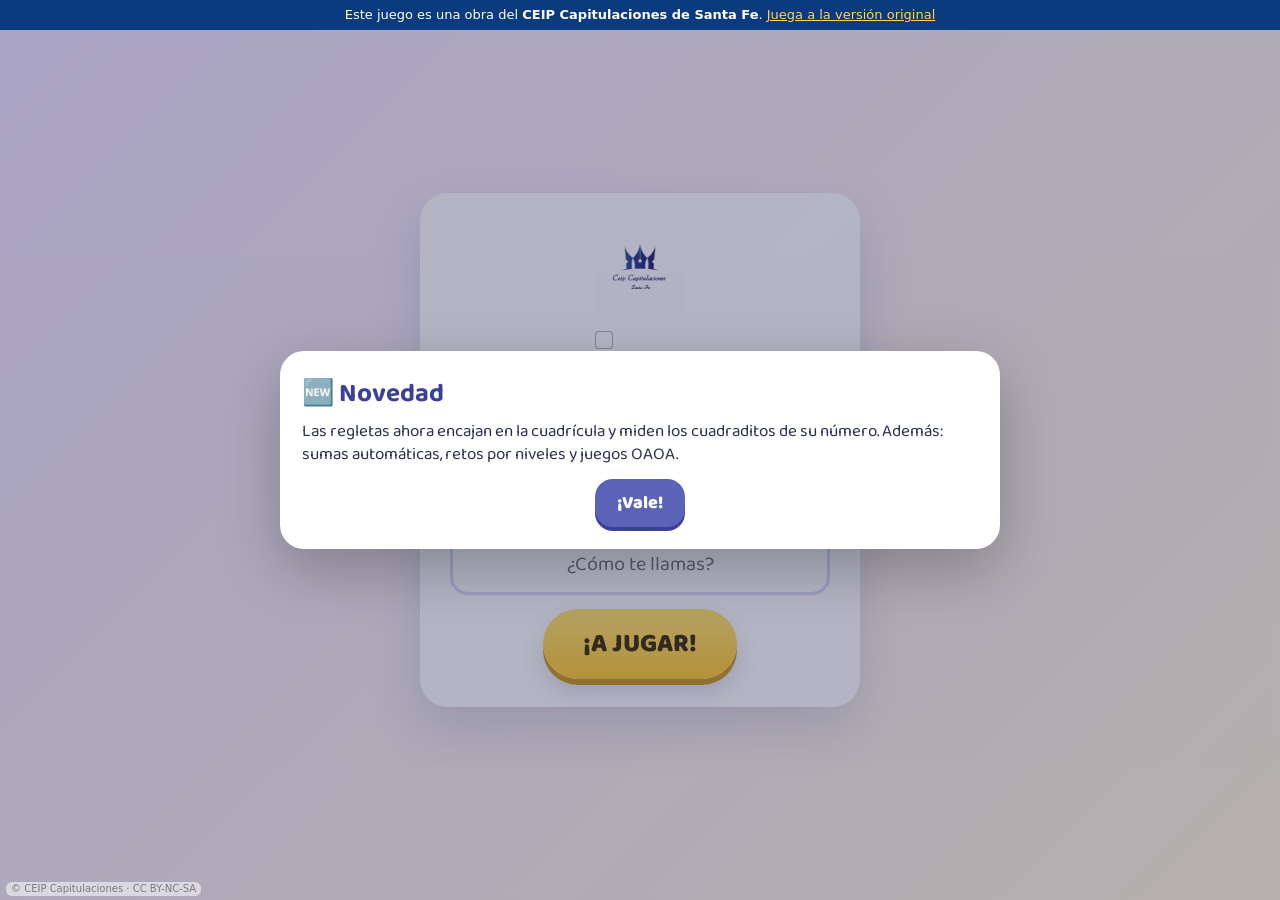
==== regletas/index.html @ 0efd9278 "Añadir Regletas Mágicas Co-Authored-By: Claude Opus 5.5 <noreply@anthropic.com> Claude-Session: http" ====
<!DOCTYPE html>
<html lang="es">
<head>
<meta charset="UTF-8">
<meta name="viewport" content="width=device-width, initial-scale=1.0, viewport-fit=cover">
<title>Regletas Mágicas · CEIP Capitulaciones</title>
<meta name="theme-color" content="#7c83ff">
<link rel="manifest" href="manifest.json">
<link rel="icon" href="icon-192.png">
<link rel="apple-touch-icon" href="icon-192.png">
<link rel="preconnect" href="https://fonts.googleapis.com">
<link href="https://fonts.googleapis.com/css2?family=Baloo+2:wght@500;700;800&display=swap" rel="stylesheet">
<link rel="stylesheet" href="estilos.css">
</head>
<body>

<!-- PANTALLA DE INICIO -->
<div class="inicio" id="inicio">
  <div class="inicio-card">
    <img src="LOGO.jpg" alt="CEIP Capitulaciones" class="logo-inicio" onerror="this.remove()">
    <div class="rodillos" aria-hidden="true">
      <i style="--v:1;--col:#fff"></i><i style="--v:2;--col:#E31F26"></i><i style="--v:3;--col:#8DC63F"></i><i style="--v:4;--col:#F8A6C6"></i><i style="--v:5;--col:#FEDD00"></i>
    </div>
    <h1>Regletas Mágicas</h1>
    <p>¡Aprende matemáticas jugando con las regletas!</p>
    <input type="text" id="nombreJugador" placeholder="¿Cómo te llamas?" maxlength="14" autocomplete="off">
    <button class="btn-grande" id="btnJugar">¡A JUGAR!</button>
  </div>
</div>

<!-- APP -->
<div class="app" id="app" hidden>
  <header class="cabecera">
    <img src="LOGO.jpg" alt="" class="logo-mini" onerror="this.remove()">
    <h1 class="titulo">Regletas Mágicas</h1>
    <div class="stats">
      <span class="stat" title="Puntos">⭐ <b id="puntos">0</b></span>
      <span class="stat" title="Racha de aciertos">🔥 <b id="racha">0</b></span>
    </div>
    <nav class="modos">
      <button class="btn-modo" data-modo="libre">🎈 <span class="txt">Libre</span></button>
      <button class="btn-modo" data-modo="retos">🎯 <span class="txt">Retos</span></button>
      <button class="btn-modo" data-modo="oaoa">🧠 <span class="txt">Juegos OAOA</span></button>
      <button class="btn-icono" id="btnSonido" title="Sonido">🔊</button>
    </nav>
  </header>

  <section class="instr" id="instr">
    <div class="instr-principal">
      <div class="instr-texto" id="instrTexto"></div>
      <div class="opciones" id="opciones"></div>
    </div>
    <div class="instr-lateral">
      <div class="progreso" id="progreso" hidden>
        <span id="progresoTxt"></span>
        <div class="barra"><i id="progresoBar"></i></div>
      </div>
      <div class="acciones-reto" id="accionesReto" hidden>
        <button class="btn-peq" id="btnPista">💡 Pista</button>
        <button class="btn-peq" id="btnReiniciar">↺ Repetir</button>
        <button class="btn-peq" id="btnSaltar">⏭ Saltar</button>
      </div>
    </div>
  </section>

  <section class="herramientas">
    <div class="grupo">
      <button class="btn-herr" id="btnGirar" disabled>↻ <span class="txt">Girar</span></button>
      <button class="btn-herr" id="btnQuitar" disabled>✖ <span class="txt">Quitar</span></button>
      <button class="btn-herr" id="btnBorrar">🧹 <span class="txt">Borrar todo</span></button>
    </div>
    <div class="grupo">
      <button class="btn-toggle" data-ver="num">🔢 <span class="txt">Números</span></button>
      <button class="btn-toggle" data-ver="marcas">📏 <span class="txt">Cuadritos</span></button>
      <button class="btn-toggle" data-ver="sumas">➕ <span class="txt">Sumas</span></button>
    </div>
  </section>

  <main class="tablero-wrap" id="tableroWrap">
    <div class="tablero-caja">
      <div class="regla" id="regla"></div>
      <div class="tablero" id="tablero"><div class="preview" id="preview" hidden></div></div>
    </div>
  </main>

  <footer class="paleta" id="paleta"></footer>
</div>

<div class="modal-fondo" id="modal" hidden><div class="modal" id="modalCaja"></div></div>
<div class="toast" id="toast"></div>

<script src="juego.js"></script>
<script>(function(){var A='Víctor Manuel Única Salas · CEIP Capitulaciones de Santa Fe',O='https://vunisal706-droid.github.io/aulapt/regletas/';function poner(){if(!document.body||document.getElementById('capi-autoria'))return;var d=document.createElement('div');d.id='capi-autoria';d.setAttribute('aria-hidden','true');d.textContent='\u00a9 CEIP Capitulaciones \u00b7 CC BY-NC-SA';d.title=A;d.style.cssText='position:fixed;left:6px;bottom:4px;z-index:2147483000;font:10px/1.2 system-ui,sans-serif;color:rgba(60,60,60,.6);background:rgba(255,255,255,.55);padding:1px 5px;border-radius:6px;pointer-events:none';document.body.appendChild(d);var h=location.hostname,ok=!h||/(^|\.)vunisal706-droid\.github\.io$|(^|\.)colegiocapitulaciones\.com$|^localhost$|^127\.0\.0\.1$/.test(h);if(!ok&&!document.getElementById('capi-original')){var b=document.createElement('div');b.id='capi-original';b.innerHTML='Este juego es una obra del <b>CEIP Capitulaciones de Santa Fe</b>. <a href="'+O+'" style="color:#ffd54a">Juega a la versi\u00f3n original</a>';b.style.cssText='position:fixed;top:0;left:0;right:0;z-index:2147483001;background:#0b3a7e;color:#fff;font:13px/1.4 system-ui,sans-serif;padding:6px 10px;text-align:center';document.body.appendChild(b)}}if(document.readyState==='loading')document.addEventListener('DOMContentLoaded',poner);else poner();})();</script>
</body>
</html>
---- regletas/estilos.css ----
*{margin:0;padding:0;box-sizing:border-box}
:root{--u:40px;--azul:#5b63b7;--azul-osc:#3b4199;--texto:#2d3150}
html,body{height:100%}
body{
  font-family:'Baloo 2','Comic Sans MS','Arial Rounded MT Bold',system-ui,sans-serif;
  color:var(--texto);overflow:hidden;
  background:linear-gradient(-45deg,#fde7f3,#e3ecff,#e0fbf1,#fff6d9,#efe4ff);
  background-size:400% 400%;animation:fondo 18s ease infinite;
}
@keyframes fondo{0%{background-position:0% 50%}50%{background-position:100% 50%}100%{background-position:0% 50%}}
button{font-family:inherit;cursor:pointer;border:none}
[hidden]{display:none!important}

/* ---------- INICIO ---------- */
.inicio{height:100dvh;display:flex;align-items:center;justify-content:center;padding:16px}
.inicio-card{background:rgba(255,255,255,.92);border-radius:28px;padding:28px 30px;text-align:center;
  box-shadow:0 20px 50px rgba(80,90,170,.2);max-width:440px;width:100%}
.logo-inicio{height:90px;margin-bottom:6px}
.inicio h1{font-size:40px;color:var(--azul-osc);line-height:1.1}
.inicio p{margin:4px 0 14px;font-size:18px}
.rodillos{display:flex;flex-direction:column;align-items:flex-start;gap:3px;width:max-content;margin:6px auto 10px}
.rodillos i{display:block;height:18px;width:calc(var(--v)*18px);background:var(--col);border:1.5px solid rgba(0,0,0,.3);border-radius:4px;
  animation:entra .6s backwards;animation-delay:calc(var(--v)*.12s)}
@keyframes entra{from{transform:translateX(-30px);opacity:0}}
.inicio input{width:100%;padding:12px 18px;font-size:20px;border:3px solid #d6d9f5;border-radius:18px;text-align:center;font-family:inherit;outline:none;user-select:text}
.inicio input:focus{border-color:var(--azul)}
.btn-grande{margin-top:14px;padding:14px 40px;font-size:26px;font-weight:800;color:#3a2a00;border-radius:40px;
  background:linear-gradient(180deg,#ffe36b,#ffc928);box-shadow:0 6px 0 #c9971a,0 12px 24px rgba(0,0,0,.15)}
.btn-grande:active{transform:translateY(5px);box-shadow:0 1px 0 #c9971a}

/* ---------- APP ---------- */
.app{height:100dvh;display:flex;flex-direction:column;user-select:none;-webkit-user-select:none}
.cabecera{display:flex;align-items:center;gap:10px;padding:8px 12px;background:rgba(255,255,255,.9);box-shadow:0 3px 14px rgba(80,90,170,.12);flex-wrap:wrap}
.logo-mini{height:40px}
.titulo{font-size:24px;color:var(--azul-osc);white-space:nowrap}
.stats{display:flex;gap:6px}
.stat{background:#eef0ff;border-radius:16px;padding:2px 12px;font-size:18px}
.modos{margin-left:auto;display:flex;gap:6px;flex-wrap:wrap}
.btn-modo{padding:7px 14px;border-radius:18px;background:#eef0ff;font-size:16px;font-weight:700;color:var(--texto);box-shadow:0 3px 0 #c9cdee}
.btn-modo.activo{background:var(--azul);color:#fff;box-shadow:0 3px 0 var(--azul-osc)}
.btn-icono{width:40px;border-radius:50%;background:#fff3c4;font-size:18px;box-shadow:0 3px 0 #e2c968}

.instr{display:flex;gap:12px;align-items:center;margin:8px 10px 0;padding:8px 14px;background:#fff;border-radius:18px;
  border:3px solid #dfe2fb;min-height:58px;flex-wrap:wrap}
.instr-principal{flex:1 1 320px;display:flex;align-items:center;gap:10px;flex-wrap:wrap}
.instr-texto{font-size:20px;font-weight:600;line-height:1.25}
.instr-texto b{color:var(--azul-osc)}
.instr-lateral{display:flex;align-items:center;gap:10px;flex-wrap:wrap}
.chip{display:inline-block;height:16px;width:calc(var(--n)*16px);max-width:160px;background:var(--col);border:1.5px solid rgba(0,0,0,.35);border-radius:3px;vertical-align:middle;margin:0 3px}
.progreso{display:flex;flex-direction:column;gap:2px;font-size:14px;font-weight:700;min-width:120px}
.barra{height:10px;background:#eceefb;border-radius:6px;overflow:hidden}
.barra i{display:block;height:100%;width:0;background:linear-gradient(90deg,#7c83ff,#b06cff);transition:width .4s}
.acciones-reto{display:flex;gap:6px}
.btn-peq{padding:5px 12px;border-radius:14px;background:#f2f3ff;font-size:15px;font-weight:700;color:var(--texto);box-shadow:0 2px 0 #cfd3f0}
.opciones{display:flex;gap:8px;flex-wrap:wrap}
.opcion{min-width:56px;padding:6px 14px;font-size:24px;font-weight:800;border-radius:14px;background:#fff3c4;color:#5a4300;box-shadow:0 4px 0 #e2c968}
.opcion:active{transform:translateY(3px);box-shadow:0 1px 0 #e2c968}
.opcion.mal{background:#ffd9d9;box-shadow:0 4px 0 #e59a9a;animation:temblor .35s}

.herramientas{display:flex;justify-content:space-between;gap:8px;padding:6px 10px 0;flex-wrap:wrap}
.grupo{display:flex;gap:6px;flex-wrap:wrap}
.btn-herr,.btn-toggle{padding:5px 12px;border-radius:14px;background:rgba(255,255,255,.95);font-size:15px;font-weight:700;color:var(--texto);box-shadow:0 2px 0 #cfd3f0}
.btn-herr:disabled{opacity:.4;cursor:default}
.btn-toggle{opacity:.55}
.btn-toggle.on{opacity:1;background:#e3f9ea;box-shadow:0 2px 0 #9fdcb3}

/* ---------- TABLERO ---------- */
.tablero-wrap{flex:1;min-height:0;display:flex;align-items:center;justify-content:center;padding:6px 10px}
.tablero-caja{display:flex;flex-direction:column}
.regla{display:flex;height:26px;margin-left:3px}
.regla span{width:var(--u);text-align:center;font-size:clamp(11px,calc(var(--u)*.38),17px);font-weight:700;color:#7a80b8;line-height:26px}
.regla span.cinco{color:var(--azul-osc)}
.regla span.diez{color:#fff;background:var(--azul);border-radius:8px 8px 0 0}
.tablero{position:relative;border:3px solid var(--azul);border-radius:6px;background-color:#fffdf6;touch-action:none;
  background-image:
    linear-gradient(to right,rgba(59,65,153,.75) 2px,transparent 2px),
    linear-gradient(to right,rgba(59,65,153,.45) 1.5px,transparent 1.5px),
    linear-gradient(to right,rgba(80,90,160,.28) 1px,transparent 1px),
    linear-gradient(to bottom,rgba(80,90,160,.28) 1px,transparent 1px);
  background-size:calc(var(--u)*10) 100%,calc(var(--u)*5) 100%,var(--u) var(--u),var(--u) var(--u);
  box-shadow:0 8px 24px rgba(80,90,170,.15)}

/* ---------- REGLETAS ---------- */
.pieza{position:absolute;border-radius:5px;background-color:var(--col);border:1.5px solid rgba(0,0,0,.4);
  --marca:repeating-linear-gradient(90deg,transparent 0 calc(var(--u) - 1.5px),rgba(0,0,0,.28) calc(var(--u) - 1.5px) var(--u));
  background-image:linear-gradient(180deg,rgba(255,255,255,.45),rgba(255,255,255,0) 55%,rgba(0,0,0,.07)),var(--marca);
  box-shadow:0 3px 0 rgba(0,0,0,.22);display:flex;align-items:center;justify-content:center;
  font-weight:800;font-size:clamp(12px,calc(var(--u)*.5),24px);color:var(--txt);cursor:grab;touch-action:none;z-index:2;transition:box-shadow .15s}
.pieza.vert{--marca:repeating-linear-gradient(180deg,transparent 0 calc(var(--u) - 1.5px),rgba(0,0,0,.28) calc(var(--u) - 1.5px) var(--u));
  background-image:linear-gradient(90deg,rgba(255,255,255,.45),rgba(255,255,255,0) 55%,rgba(0,0,0,.07)),var(--marca)}
.sinmarcas .pieza{--marca:none}
.pieza span{pointer-events:none;background:rgba(255,255,255,.25);border-radius:8px;padding:0 4px;line-height:1.1}
.pieza.fija{cursor:not-allowed}
.pieza.fija::after{content:'🔒';position:absolute;right:2px;top:-2px;font-size:11px;opacity:.8}
.pieza.sel{outline:3px solid #ffb300;outline-offset:2px;z-index:4}
.pieza.origen{opacity:.25}
.pieza.igual{animation:brillo 1.2s ease-in-out infinite alternate}
@keyframes brillo{to{box-shadow:0 0 0 3px #2ecc71,0 0 14px #2ecc71}}
.fantasma{position:fixed;z-index:999;pointer-events:none;opacity:.92;box-shadow:0 14px 26px rgba(0,0,0,.3);transform:scale(1.04)}
.preview{position:absolute;border-radius:5px;border:3px dashed;pointer-events:none;z-index:1}
.preview.ok{border-color:#27ae60;background:rgba(46,204,113,.18)}
.preview.mal{border-color:#e74c3c;background:rgba(231,76,60,.15)}
.badge{position:absolute;z-index:6;pointer-events:none;background:#fff;border:2px solid var(--azul);color:var(--azul-osc);
  border-radius:12px;padding:0 8px;font-weight:800;font-size:clamp(12px,calc(var(--u)*.4),19px);white-space:nowrap;box-shadow:0 3px 8px rgba(0,0,0,.12)}
.badge.igual{background:#e6fbee;border-color:#27ae60;color:#1d7a44}

/* ---------- PALETA ---------- */
.paleta{display:flex;flex-wrap:wrap;justify-content:center;align-items:flex-end;gap:8px 12px;padding:8px 10px 10px;
  background:rgba(255,255,255,.88);box-shadow:0 -3px 14px rgba(80,90,170,.12);position:relative;touch-action:none}
.pal-item{display:flex;flex-direction:column;align-items:center;gap:3px}
.pal-item .pieza{position:relative;cursor:grab}
.pal-item .pieza:active{transform:translateY(2px)}
.pal-num{font-weight:800;font-size:15px;background:#eef0ff;border-radius:10px;padding:0 8px;line-height:20px}
.ocultar-num .pal-num{visibility:hidden}
.paleta.papelera::after{content:'🗑️ Suelta aquí para quitar';position:absolute;inset:0;display:flex;align-items:center;justify-content:center;
  background:rgba(255,225,225,.92);font-size:22px;font-weight:800;color:#b03030;border-top:3px dashed #e57373}

/* ---------- MODAL / TOAST ---------- */
.modal-fondo{position:fixed;inset:0;background:rgba(40,45,90,.35);display:flex;align-items:center;justify-content:center;z-index:2000;padding:14px}
.modal{background:#fff;border-radius:24px;padding:22px;max-width:720px;width:100%;max-height:88dvh;overflow:auto;box-shadow:0 20px 60px rgba(0,0,0,.25);animation:pop .3s}
@keyframes pop{from{transform:scale(.85);opacity:0}}
.modal h2{color:var(--azul-osc);font-size:26px;margin-bottom:6px}
.modal p{font-size:17px;margin-bottom:10px;line-height:1.35}
.modal .botones{display:flex;gap:10px;justify-content:center;flex-wrap:wrap;margin-top:12px}
.btn-modal{padding:10px 22px;border-radius:18px;font-size:18px;font-weight:800;background:var(--azul);color:#fff;box-shadow:0 4px 0 var(--azul-osc)}
.btn-modal.sec{background:#eef0ff;color:var(--texto);box-shadow:0 4px 0 #c9cdee}
.niveles{display:grid;gap:10px;margin-top:8px}
.nivel{display:flex;gap:12px;align-items:center;text-align:left;padding:12px 16px;border-radius:18px;background:#f5f6ff;border:3px solid #e1e4fb;font-size:17px;color:var(--texto)}
.nivel:hover{border-color:var(--azul)}
.nivel .em{font-size:34px}
.nivel b{font-size:20px;display:block;color:var(--azul-osc)}
.oaoa-intro{background:#fff8e1;border-radius:14px;padding:10px 14px;font-size:15px!important}
.juegos{display:grid;grid-template-columns:repeat(auto-fill,minmax(250px,1fr));gap:10px}
.juego{background:#f7f8ff;border:2px solid #e1e4fb;border-radius:16px;padding:12px;display:flex;flex-direction:column;gap:4px}
.juego h3{font-size:19px;color:var(--azul-osc);line-height:1.15}
.juego .meta{display:flex;gap:6px;flex-wrap:wrap}
.tag{font-size:12px;font-weight:700;padding:0 8px;border-radius:10px;background:#e3e6ff}
.tag.fase{background:#dff7e8}
.juego p{font-size:14px!important;margin:0!important;flex:1}
.juego button{align-self:flex-start;margin-top:4px;padding:5px 14px;border-radius:12px;background:var(--azul);color:#fff;font-weight:800;font-size:15px}
.estrellas{font-size:54px;text-align:center;letter-spacing:6px}
.toast{position:fixed;left:50%;bottom:120px;transform:translate(-50%,30px);background:var(--azul-osc);color:#fff;font-size:20px;font-weight:700;
  padding:10px 22px;border-radius:20px;opacity:0;pointer-events:none;transition:.25s;z-index:3000;text-align:center;max-width:90vw}
.toast.ver{opacity:1;transform:translate(-50%,0)}
.toast.bien{background:#1f9d55}
@keyframes temblor{25%{transform:translateX(-5px)}75%{transform:translateX(5px)}}
.confeti{position:fixed;top:-20px;z-index:2500;pointer-events:none;animation:caer var(--d) linear forwards}
@keyframes caer{to{transform:translateY(110vh) rotate(var(--r));opacity:.2}}

@media (max-width:820px){
  .txt{display:none}
  .titulo{font-size:19px}
  .instr-texto{font-size:17px}
  .btn-modo{padding:6px 12px;font-size:18px}
}
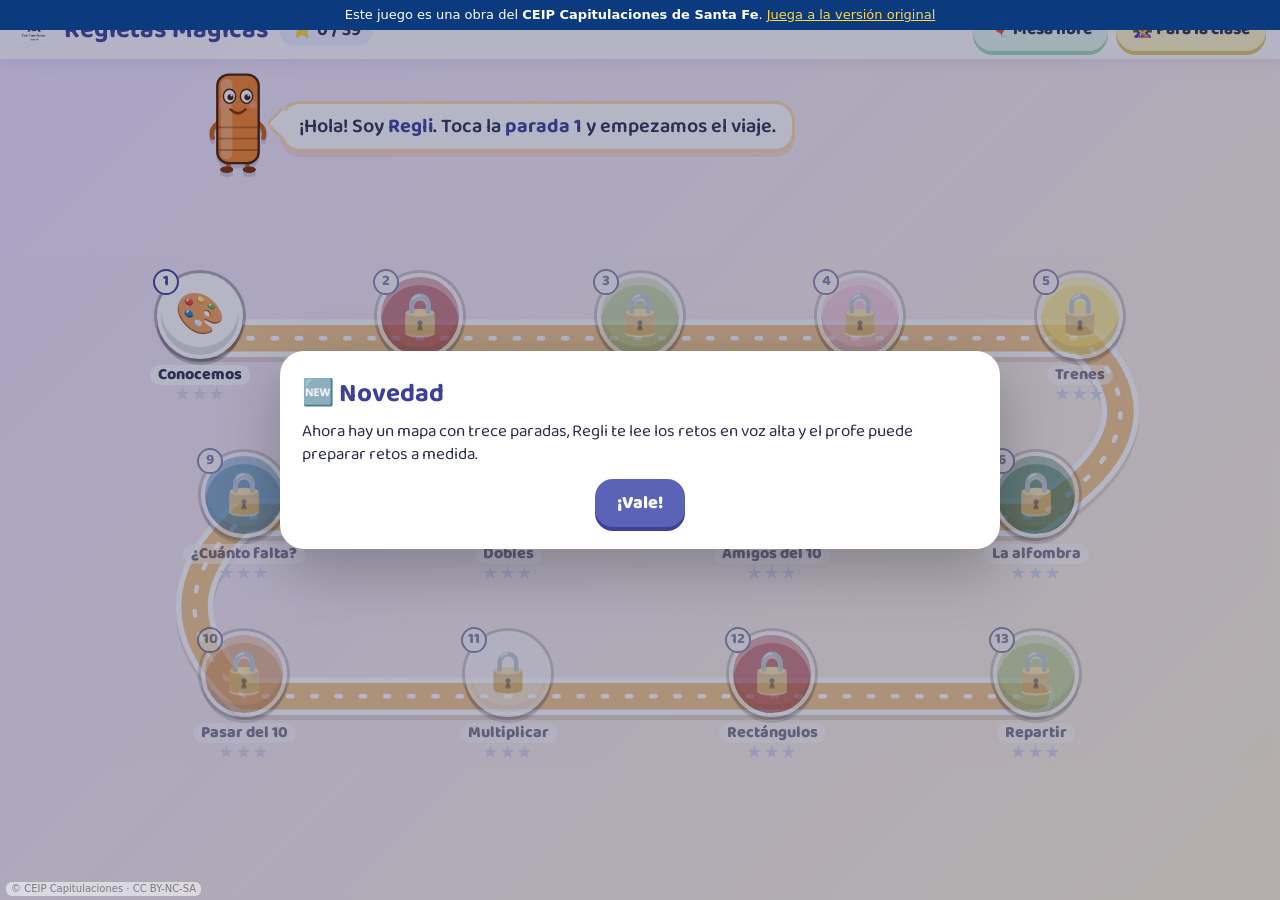
==== commit 0cead797: "Regletas Mágicas 3: el viaje de Regli, voz y retos a medida - Ya no pide el nombre: se entra directa" ====
--- a/regletas/index.html
+++ b/regletas/index.html
@@ -4,6 +4,7 @@
 <meta charset="UTF-8">
 <meta name="viewport" content="width=device-width, initial-scale=1.0, viewport-fit=cover">
 <title>Regletas Mágicas · CEIP Capitulaciones</title>
+<meta name="description" content="Regletas de colores en cuadrícula: un viaje de trece paradas, mesa libre y juegos para la clase.">
 <meta name="theme-color" content="#7c83ff">
 <link rel="manifest" href="manifest.json">
 <link rel="icon" href="icon-192.png">
@@ -14,18 +15,24 @@
 </head>
 <body>
 
-<!-- PANTALLA DE INICIO -->
+<!-- MAPA: el viaje de Regli -->
 <div class="inicio" id="inicio">
-  <div class="inicio-card">
-    <img src="LOGO.jpg" alt="CEIP Capitulaciones" class="logo-inicio" onerror="this.remove()">
-    <div class="rodillos" aria-hidden="true">
-      <i style="--v:1;--col:#fff"></i><i style="--v:2;--col:#E31F26"></i><i style="--v:3;--col:#8DC63F"></i><i style="--v:4;--col:#F8A6C6"></i><i style="--v:5;--col:#FEDD00"></i>
+  <header class="mapa-cab">
+    <img src="LOGO.jpg" alt="CEIP Capitulaciones" class="logo-mini" onerror="this.remove()">
+    <h1>Regletas Mágicas</h1>
+    <div class="stats">
+      <span class="stat" title="Estrellas conseguidas">⭐ <b id="mapaEstrellas">0</b></span>
     </div>
-    <h1>Regletas Mágicas</h1>
-    <p>¡Aprende matemáticas jugando con las regletas!</p>
-    <input type="text" id="nombreJugador" placeholder="¿Cómo te llamas?" maxlength="14" autocomplete="off">
-    <button class="btn-grande" id="btnJugar">¡A JUGAR!</button>
+    <div class="mapa-acc">
+      <button class="btn-mapa libre" id="btnMapaLibre">🎈 <span>Mesa libre</span></button>
+      <button class="btn-mapa clase" id="btnMapaClase">👩‍🏫 <span>Para la clase</span></button>
+    </div>
+  </header>
+  <div class="mapa-saludo">
+    <div class="regli" id="regliMapa"></div>
+    <div class="bocadillo" id="saludoMapa"></div>
   </div>
+  <div class="mapa-wrap"><div class="mapa" id="mapa"></div></div>
 </div>
 
 <!-- APP -->
@@ -38,16 +45,19 @@
       <span class="stat" title="Racha de aciertos">🔥 <b id="racha">0</b></span>
     </div>
     <nav class="modos">
-      <button class="btn-modo" data-modo="libre">🎈 <span class="txt">Libre</span></button>
-      <button class="btn-modo" data-modo="retos">🎯 <span class="txt">Retos</span></button>
-      <button class="btn-modo" data-modo="oaoa">🧠 <span class="txt">Juegos OAOA</span></button>
+      <button class="btn-modo" data-modo="mapa">🗺️ <span class="txt">Mapa</span></button>
+      <button class="btn-modo" data-modo="libre">🎈 <span class="txt">Mesa libre</span></button>
+      <button class="btn-modo" data-modo="clase">👩‍🏫 <span class="txt">Para la clase</span></button>
+      <button class="btn-icono" id="btnVoz" title="Leer en voz alta">🗣️</button>
       <button class="btn-icono" id="btnSonido" title="Sonido">🔊</button>
     </nav>
   </header>
 
   <section class="instr" id="instr">
+    <div class="regli" id="regli"></div>
     <div class="instr-principal">
       <div class="instr-texto" id="instrTexto"></div>
+      <button class="btn-leer" id="btnLeer" title="Escuchar">🔈</button>
       <div class="opciones" id="opciones"></div>
     </div>
     <div class="instr-lateral">
@@ -68,6 +78,7 @@
       <button class="btn-herr" id="btnGirar" disabled>↻ <span class="txt">Girar</span></button>
       <button class="btn-herr" id="btnQuitar" disabled>✖ <span class="txt">Quitar</span></button>
       <button class="btn-herr" id="btnBorrar">🧹 <span class="txt">Borrar todo</span></button>
+      <button class="btn-herr" id="btnDado" title="Saca una regleta al azar">🎲 <span class="txt">Al azar</span></button>
     </div>
     <div class="grupo">
       <button class="btn-toggle" data-ver="num">🔢 <span class="txt">Números</span></button>
--- a/regletas/estilos.css
+++ b/regletas/estilos.css
@@ -153,3 +153,149 @@
   .instr-texto{font-size:17px}
   .btn-modo{padding:6px 12px;font-size:18px}
 }
+
+/* Móvil: cabecera compacta y paleta en escalera */
+.tablero-wrap{overflow:hidden}
+.paleta{flex-wrap:nowrap}
+.paleta.escalera{gap:8px;padding:6px 8px 18px}
+.paleta.escalera .pal-num{font-size:13px;line-height:17px;padding:0 6px}
+@media (max-width:600px){
+  .cabecera{flex-wrap:nowrap;gap:6px;padding:6px 8px}
+  .logo-mini{height:30px}
+  .titulo{display:none}
+  .stat{font-size:15px;padding:1px 8px}
+  .modos{gap:4px;flex-wrap:nowrap}
+  .btn-modo{padding:4px 9px;font-size:16px}
+  .btn-icono{width:32px;font-size:15px}
+  .instr{margin:6px 6px 0;padding:6px 10px;min-height:0;border-width:2px}
+  .instr-texto{font-size:15px}
+  .opcion{font-size:20px;min-width:46px;padding:4px 10px}
+  .herramientas{padding:4px 6px 0}
+  .btn-herr,.btn-toggle{padding:4px 9px;font-size:14px}
+  .tablero-wrap{padding:4px 6px}
+  .regla{height:20px}.regla span{line-height:20px}
+}
+@media (max-height:500px) and (orientation:landscape){
+  .cabecera{padding:4px 10px}.logo-mini{height:28px}.titulo{font-size:18px}
+  .btn-modo{padding:3px 10px;font-size:15px}
+  .instr{margin:4px 8px 0;padding:4px 10px;min-height:0}
+  .instr-texto{font-size:15px}
+  .herramientas{padding:3px 8px 0}
+  .btn-herr,.btn-toggle{padding:3px 9px;font-size:13px}
+  .tablero-wrap{padding:3px 8px}
+  .paleta{padding:4px 8px 16px}
+  .pal-num{font-size:12px;line-height:15px}
+}
+
+/* ═══════════ Versión 3: el viaje de Regli ═══════════ */
+.btn-leer{width:38px;height:38px;border-radius:50%;background:#e8f4ff;font-size:17px;box-shadow:0 3px 0 #b9d3ee;flex:none}
+.btn-leer:active,.btn-peq:active,.btn-herr:active,.btn-modo:active,.btn-mapa:active{transform:translateY(2px)}
+.btn-icono{height:40px}
+.btn-icono.off{filter:grayscale(1);opacity:.5}
+
+/* Regli */
+.regli{width:54px;flex:none;align-self:flex-end;margin:-4px 0 -8px;transform-origin:50% 100%;animation:respira 3.2s ease-in-out infinite}
+.regli svg{display:block;width:100%;height:auto;filter:drop-shadow(0 4px 0 rgba(0,0,0,.12))}
+.regli.feliz{animation:salto .55s ease-in-out 3}
+.regli.ups{animation:temblor .35s 2}
+.regli.piensa{animation:ladea 1.6s ease-in-out infinite}
+@keyframes respira{50%{transform:scaleY(1.035)}}
+@keyframes salto{0%,100%{transform:translateY(0) scale(1)}40%{transform:translateY(-14px) scale(1.04,.97)}70%{transform:translateY(0) scale(1.06,.92)}}
+@keyframes ladea{50%{transform:rotate(-6deg)}}
+
+/* El reto, como bocadillo de Regli */
+.instr{position:relative;border-color:#ffd9a8;background:#fffdf7;box-shadow:0 6px 0 rgba(245,130,32,.14)}
+.instr-principal{position:relative}
+.instr-texto{font-size:21px}
+
+/* Regletas con más cuerpo */
+.pieza{border-radius:7px;border-color:rgba(0,0,0,.45);
+  background-image:linear-gradient(180deg,rgba(255,255,255,.6),rgba(255,255,255,.08) 42%,rgba(0,0,0,.14)),var(--marca);
+  box-shadow:0 4px 0 rgba(0,0,0,.26),0 7px 10px rgba(0,0,0,.12)}
+.pieza.vert{background-image:linear-gradient(90deg,rgba(255,255,255,.6),rgba(255,255,255,.08) 42%,rgba(0,0,0,.14)),var(--marca)}
+.pieza.nueva{animation:cae .34s cubic-bezier(.3,1.5,.5,1)}
+@keyframes cae{from{transform:translateY(-16px) scale(1.08);opacity:.5}}
+.pieza.sel{outline:4px solid #ffb300;animation:late 1s ease-in-out infinite}
+@keyframes late{50%{outline-offset:5px}}
+.tablero{border-radius:12px;border-width:4px;background-color:#fffef9;box-shadow:0 10px 0 rgba(59,65,153,.16),0 18px 30px rgba(80,90,170,.18)}
+.badge{border-radius:14px;padding:1px 10px;animation:pop .25s}
+.opcion{min-width:62px;font-size:26px;border:3px solid #e2c968}
+.opcion:hover{background:#ffe98f}
+.btn-peq,.btn-herr,.btn-toggle{border-radius:16px;padding:6px 13px}
+.barra{height:12px}.barra i{background:linear-gradient(90deg,#ffb400,#ff7a59)}
+
+/* ── Mapa ── */
+.inicio{height:100dvh;display:flex;flex-direction:column;align-items:stretch;justify-content:flex-start;padding:0;overflow:hidden}
+.mapa-cab{display:flex;align-items:center;gap:10px;padding:8px 14px;background:rgba(255,255,255,.9);box-shadow:0 3px 14px rgba(80,90,170,.12);flex-wrap:wrap}
+.mapa-cab h1{font-size:26px;color:var(--azul-osc);line-height:1}
+.mapa-acc{margin-left:auto;display:flex;gap:8px}
+.btn-mapa{padding:8px 16px;border-radius:20px;font-size:17px;font-weight:800;color:var(--texto);background:#eef0ff;box-shadow:0 4px 0 #c9cdee}
+.btn-mapa.libre{background:#e3f9ea;box-shadow:0 4px 0 #9fdcb3}
+.btn-mapa.clase{background:#fff3c4;box-shadow:0 4px 0 #e2c968}
+.mapa-saludo{display:flex;align-items:flex-end;gap:10px;padding:10px 16px 0;max-width:900px;width:100%;margin:0 auto}
+.mapa-saludo .regli{width:64px;margin:0}
+.bocadillo{position:relative;background:#fff;border:3px solid #ffd9a8;border-radius:20px;padding:10px 16px;font-size:20px;font-weight:600;line-height:1.25;margin-bottom:22px;box-shadow:0 5px 0 rgba(245,130,32,.14)}
+.bocadillo b{color:var(--azul-osc)}
+.bocadillo::before{content:"";position:absolute;left:-13px;bottom:14px;width:20px;height:20px;background:#fff;border-left:3px solid #ffd9a8;border-bottom:3px solid #ffd9a8;transform:rotate(45deg);border-radius:0 0 0 5px}
+.mapa-wrap{flex:1;min-height:0;display:flex;align-items:center;justify-content:center;padding:6px 14px 22px;overflow:auto}
+.mapa{position:relative;width:100%;max-width:1100px;max-height:100%}
+.mapa svg{position:absolute;inset:0;width:100%;height:100%;filter:drop-shadow(0 5px 0 rgba(120,90,40,.16))}
+.parada{position:absolute;transform:translate(-50%,-50%);background:none;display:flex;flex-direction:column;align-items:center;gap:1px;width:clamp(84px,11vw,128px);color:var(--texto)}
+.parada .bola{position:relative;width:clamp(56px,7.4vw,86px);aspect-ratio:1;border-radius:50%;background:var(--col);border:4px solid #fff;display:grid;place-items:center;
+  box-shadow:0 6px 0 rgba(0,0,0,.22),0 0 0 3px rgba(0,0,0,.28),inset 0 -8px 0 rgba(0,0,0,.12),inset 0 8px 0 rgba(255,255,255,.35);transition:transform .15s}
+.parada .em{font-size:clamp(26px,3.4vw,40px);line-height:1;filter:drop-shadow(0 2px 0 rgba(255,255,255,.6))}
+.parada .num{position:absolute;left:-8px;top:-8px;min-width:26px;height:26px;border-radius:13px;background:#fff;border:2.5px solid var(--azul-osc);color:var(--azul-osc);font-weight:800;font-size:15px;line-height:21px}
+.parada .nom{font-weight:800;font-size:clamp(12px,1.35vw,16px);line-height:1.05;background:rgba(255,255,255,.92);border-radius:10px;padding:2px 8px;margin-top:5px;white-space:nowrap}
+.parada .est{font-size:clamp(13px,1.5vw,18px);color:#ffb400;letter-spacing:1px;line-height:1;text-shadow:0 1px 0 rgba(0,0,0,.25)}
+.parada .est i{font-style:normal;color:#d5d8ea;text-shadow:none}
+.parada:hover .bola{transform:translateY(-4px) scale(1.05)}
+.parada:active .bola{transform:translateY(3px)}
+.parada.cerrada .bola{filter:saturate(.55) brightness(1.08);opacity:.6}
+.parada.cerrada .nom{opacity:.6}
+.parada.siguiente .bola{animation:llama 1.1s ease-in-out infinite}
+@keyframes llama{50%{transform:translateY(-7px) scale(1.07);box-shadow:0 13px 0 rgba(0,0,0,.14),0 0 0 3px rgba(0,0,0,.28),0 0 0 10px rgba(255,180,0,.35),inset 0 -8px 0 rgba(0,0,0,.12),inset 0 8px 0 rgba(255,255,255,.35)}}
+.parada.no{animation:temblor .35s}
+
+/* ── Para la clase ── */
+.pestanas-clase{display:flex;gap:6px;flex-wrap:wrap;margin:6px 0 12px}
+.pestanas-clase button{padding:7px 14px;border-radius:16px;background:#eef0ff;font-weight:800;font-size:16px;color:var(--texto);box-shadow:0 3px 0 #c9cdee}
+.pestanas-clase button.on{background:var(--azul);color:#fff;box-shadow:0 3px 0 var(--azul-osc)}
+.medida{display:grid;gap:12px;background:#f7f8ff;border:2px solid #e1e4fb;border-radius:16px;padding:14px}
+.medida label{display:grid;gap:5px;font-weight:800;font-size:16px}
+.medida select{font:inherit;font-weight:600;font-size:16px;padding:8px 10px;border-radius:12px;border:2px solid #cfd3f0;background:#fff;max-width:100%}
+.nums{display:flex;gap:6px;flex-wrap:wrap}
+.nums button{min-width:42px;height:42px;border-radius:12px;background:#fff;border:2px solid #cfd3f0;font-weight:800;font-size:18px;color:var(--texto)}
+.nums button.on{background:#ffb400;border-color:#c98a00;color:#3a2a00}
+.medida .btn-modal{justify-self:start}
+.modal h3.sub{font-size:19px;color:var(--azul-osc);margin:16px 0 4px}
+.ajustes{display:grid;gap:10px}
+.interruptor{display:flex;gap:12px;align-items:flex-start;background:#f7f8ff;border:2px solid #e1e4fb;border-radius:14px;padding:10px 14px;font-size:15px;cursor:pointer}
+.interruptor input{width:24px;height:24px;margin-top:3px;flex:none;accent-color:var(--azul)}
+.interruptor b{display:block;font-size:17px;color:var(--azul-osc)}
+.fin-regli{width:90px;margin:0 auto 4px;animation:salto .6s ease-in-out infinite}
+.fin-regli svg{width:100%;height:auto;display:block}
+
+@media (max-width:700px){
+  .mapa-cab h1{font-size:20px}
+  .btn-mapa{padding:6px 11px;font-size:15px}
+  .btn-mapa span{display:none}
+  .bocadillo{font-size:16px;padding:8px 12px;margin-bottom:16px}
+  .mapa-saludo .regli{width:50px}
+  .parada{width:104px}
+  .parada .bola{width:62px}
+  .parada .em{font-size:30px}
+  .parada .nom{font-size:13px}
+  .mapa-wrap{align-items:flex-start;padding-top:22px}
+  .regli{width:40px}
+  .instr-texto{font-size:16px}
+  .btn-leer{width:32px;height:32px;font-size:14px}
+}
+@media (max-height:500px) and (orientation:landscape){
+  .regli{width:34px}.instr-texto{font-size:15px}
+  .mapa-saludo{display:none}
+  .mapa-cab{padding:4px 10px}.mapa-cab h1{font-size:18px}
+  .parada .nom{font-size:11px}
+}
+@media (prefers-reduced-motion:reduce){
+  body,.regli,.regli.feliz,.regli.piensa,.parada.siguiente .bola,.pieza.nueva,.pieza.sel,.fin-regli{animation:none}
+}
